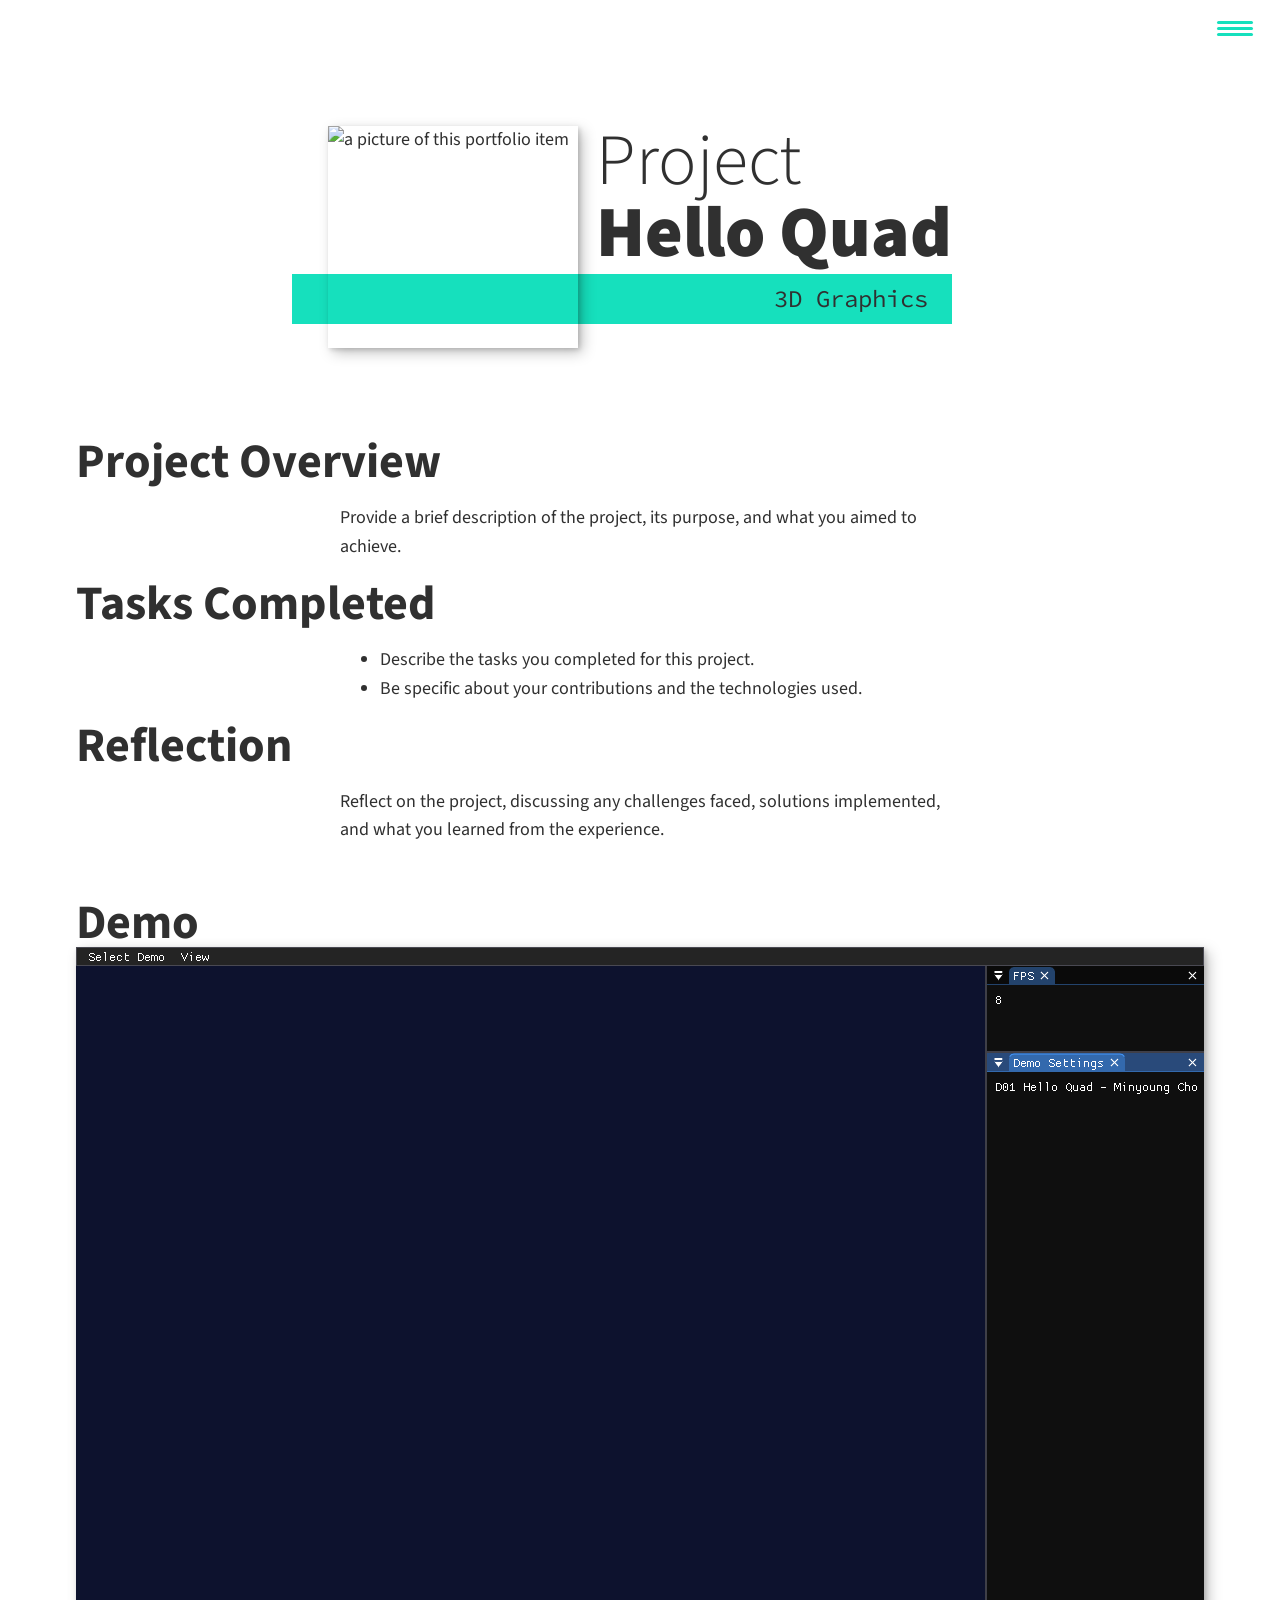
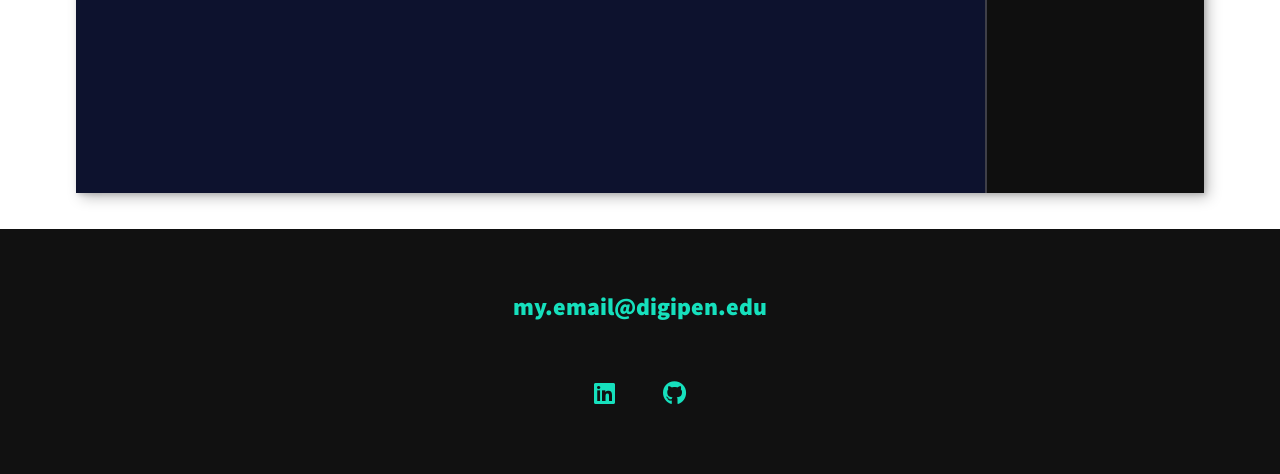
==== portfolio/01_hello.html @ 4fc77ca0 "Add D01 Hello Quad portfolio page and WebGL demo" ====
<!-- https://youtu.be/_xkSvufmjEs?si=mh-MXT2ZdUasYAYn&t=3416 -->
<!-- adobe.ly/2GAgF93 -->
<!-- https://scrimba.com/build-and-deploy-your-portfolio-c012 -->
<!DOCTYPE html>
<html lang="en">

<head>
    <meta charset="UTF-8">
    <link rel="icon" type="image/svg+xml" href="../img/face.jpg">

    <!-- Help auto scale for desktop & mobile -->
    <meta name="viewport" content="width=device-width, initial-scale=1.0">
    <title>STUDENT TODO Website</title>

    <!-- Normalize the difference across browsers  https://necolas.github.io/normalize.css/ -->
    <link rel="stylesheet" href="../external/normalize.css">

    <link rel="stylesheet" href="https://cdnjs.cloudflare.com/ajax/libs/font-awesome/5.11.2/css/all.css"
        integrity="sha256-46qynGAkLSFpVbEBog43gvNhfrOj+BmwXdxFgVK/Kvc=" crossorigin="anonymous" />

    <!-- https://fonts.google.com/selection/embed -->
    <link rel="preconnect" href="https://fonts.googleapis.com">
    <link rel="preconnect" href="https://fonts.gstatic.com" crossorigin>
    <link
        href="https://fonts.googleapis.com/css2?family=Source+Code+Pro:ital,wght@0,200..900;1,200..900&family=Source+Sans+3:ital,wght@0,200..900;1,200..900&display=swap"
        rel="stylesheet">

    <link rel="stylesheet" href="../css/style.css">
</head>

<body>
    <header>
        <div class="logo">
            <!-- alt text can be blank since the logo is purely decorative and putting something like logo isn't actually helpful -->
            <img src="../img/cout.jpg" alt="">
        </div>
        <button class="nav-toggle" aria-label="toggle navigation">
            <span class="hamburger"></span>
        </button>
        <nav class="nav">
            <ul class="nav__list">
                <li class="nav__item">
                    <a href="../index.html" class="nav__link">Home</a>
                </li>
                <li class="nav__item">
                    <a href="../index.html#skills" class="nav__link">Skills</a>
                </li>
                <li class="nav__item">
                    <a href="../index.html#about" class="nav__link">About Me</a>
                </li>
                <li class="nav__item">
                    <a href="../index.html#projects" class="nav__link">Projects</a>
                </li>
                <li class="nav__item">
                    <a href="../index.html#resume" class="nav__link">Resume</a>
                </li>
            </ul>
        </nav>
    </header>

    <!-- Introduction -->
    <section class="intro">
        <h1 class="section__title section__title--intro">
            Project <strong>Hello Quad</strong>
        </h1>
        <p class="section__subtitle section__subtitle--intro">3D Graphics</p>
        <img src="../img/portfolio_thumbnails/01_hello.jpg" alt="a picture of this portfolio item" class="intro__img">
    </section>

    <div class="portfolio-item-individual">
        <h2>Project Overview</h2>
        <p>Provide a brief description of the project, its purpose, and what you aimed to achieve.</p>

        <h2>Tasks Completed</h2>
        <ul>
            <li>Describe the tasks you completed for this project.</li>
            <li>Be specific about your contributions and the technologies used.</li>
        </ul>

        <h2>Reflection</h2>
        <p>Reflect on the project, discussing any challenges faced, solutions implemented, and what you learned from the
            experience.</p>
    </div>

    <div class="portfolio-item-individual">
        <h2>Demo</h2>
        <!-- TODO demo the webgl version of the project -->
        <iframe id="demo" src="../webgl/D01HelloQuad/graphics_fun.html"></iframe>
    </div>


    <!-- Footer -->
    <footer class="footer">
        <a href="mailto:my.email@digipen.edu" class="footer__link">my.email@digipen.edu</a>
        <ul class="social-list">
            <li class="social-list__item">
                <a class="social-list__link" href="https://linkedin.com/in/mylinkedinid">
                    <i class="fab fa-linkedin"></i>
                </a>
            </li>
            <li class="social-list__item">
                <a class="social-list__link" href="https://github.com/mygithubid">
                    <i class="fab fa-github"></i>
                </a>
            </li>
            <!-- Want to list more? search : https://fontawesome.com/v5/search?ic=brands -->
        </ul>
    </footer>

    <script src="../js/index.js"></script>

</body>

</html>
---- css/style.css ----
/* make padding within widths rather calculating with total width? */
*,
*::before,
*::after {
  box-sizing: border-box;
}

/* Custom Properties */

:root {
  --ff-primary: "Source Sans 3", sans-serif;
  --ff-secondary: "Source Code Pro", monospace;

  --fw-reg: 300;
  --fw-bold: 900;

  --clr-light: #ffffff;
  --clr-dark: #303030;
  --clr-accent: #16e0bd;

  --fs-h1: 3rem;
  --fs-h2: 2.25rem;
  --fs-h3: 1.25rem;
  --fs-body: 1rem;

  --bs: 0.25em 0.25em 0.75em rgba(0, 0, 0, 0.25),
    0.125em 0.125em 0.25em rgba(0, 0, 0, 0.15);
}

/* With wider screens use differnt/bigger numbers */
@media (min-width: 800px) {
  :root {
    --fs-h1: 4.5rem;
    --fs-h2: 3rem;
    --fs-h3: 1.5rem;
    --fs-body: 1.125rem;
  }
}

/* General Styles */

html {
  scroll-behavior: smooth;
}

body {
  background: var(--clr-light);
  color: var(--clr-dark);
  margin: 0;
  font-family: var(--ff-primary);
  font-size: var(--fs-body);
  line-height: 1.6;
}

section {
  padding: 5em 2em;
}

img {
  display: block;
  max-width: 100%;
}

strong {
  font-weight: var(--fw-bold);
}

:focus {
  outline: 3px solid var(--clr-accent);
  outline-offset: 3px;
}

.btn {
  display: inline-block;
  padding: 0.5em 2.5em;
  background: var(--clr-accent);
  color: var(--clr-dark);
  text-decoration: none;
  cursor: pointer;
  font-size: 0.8rem;
  text-transform: uppercase;
  letter-spacing: 2px;
  font-weight: var(--fw-bold);
  transition: transform 200ms ease-in-out;
}

.btn:hover {
  transform: scale(1.1);
}

/* Typography */

h1,
h2,
h3 {
  line-height: 1;
  margin: 0;
}

h1 {
  font-size: var(--fs-h1);
}

h2 {
  font-size: var(--fs-h2);
}

h3 {
  font-size: var(--fs-h3);
}

.section__title {
  margin-bottom: 0.25rem;
}

.section__title--intro {
  font-weight: var(--fw-reg);
}

.section__title--intro strong {
  display: block;
}

.section__subtitle {
  margin: 0;
  font-size: var(--fs-h3);
}

.section__subtitle--intro,
.section__subtitle--about {
  background: var(--clr-accent);
  padding: 0.25em 1em;
  font-family: var(--ff-secondary);
  margin-bottom: 1em;
}

.section__subtitle--projects {
  color: var(--clr-accent);
  font-weight: var(--fw-bold);
  margin-bottom: 1em;
}

/* header */
header {
  display: flex;
  justify-content: space-between;
  padding: 1em;
}
.logo {
  max-width: 528px;
}

.nav {
  position: fixed;
  background: var(--clr-dark);
  color: var(--clr-light);
  top: 0;
  bottom: 0;
  left: 0;
  right: 0;
  z-index: 100;

  transform: translateX(100%);
  transition: transform 250ms cubic-bezier(0.5, 0, 0.5, 1);
}

.nav__list {
  list-style: none;
  display: flex;
  height: 100%;
  flex-direction: column;
  justify-content: space-evenly;
  align-items: center;
  margin: 0;
  padding: 0;
}

.nav__link {
  color: inherit;
  font-weight: var(--fw-bold);
  font-size: var(--fs-h2);
  text-decoration: none;
}

.nav__link:hover {
  color: var(--clr-accent);
}

.nav-toggle {
  padding: 0.5em;
  background: transparent;
  border: 0;
  cursor: pointer;
  position: absolute;
  right: 1em;
  top: 1em;
  z-index: 1000;
}

.nav-open .nav {
  transform: translateX(0);
}

.nav-open .nav-toggle {
  position: fixed;
}

.nav-open .hamburger {
  transform: rotate(0.625turn);
}

.nav-open .hamburger::before {
  transform: rotate(90deg) translateX(-6px);
}

.nav-open .hamburger::after {
  opacity: 0;
}

.hamburger {
  display: block;
  position: relative;
}

.hamburger,
.hamburger::before,
.hamburger::after {
  background: var(--clr-accent);
  width: 2em;
  height: 3px;
  border-radius: 1em;
  transition: transform 250ms ease-in-out;
}

.hamburger::before,
.hamburger::after {
  content: "";
  position: absolute;
  left: 0;
  right: 0;
}

.hamburger::before {
  top: 6px;
}
.hamburger::after {
  bottom: 6px;
}

/* Intro Section */
.intro {
  position: relative;
  z-index: 2;
}

.intro-bg {
  position: absolute;
  top: 0;
  left: 0;
  width: 100%;
  height: 100%;
  overflow: hidden;
  z-index: -2;
}

.intro-bg iframe {
  width: 100%;
  height: 100%;
  border: none;
  position: absolute;
  top: 0;
  left: 0;
}

.intro__img {
  box-shadow: var(--bs);
}

.section__subtitle--intro {
  display: inline-block;
}

@media (min-width: 600px) {
  .intro {
    display: grid;
    width: min-content;
    margin: 0 auto;
    column-gap: 1em;
    grid-template-areas:
      "img title"
      "img subtitle";
    grid-template-columns: min-content max-content;
  }

  .intro__img {
    grid-area: img;
    min-width: 250px;
    position: relative;
    z-index: 2;
  }

  .section__subtitle--intro {
    align-self: start;
    grid-column: -1/1;
    grid-row: 2;
    text-align: right;
    position: relative;
    left: -1.5em;
    width: calc(100% + 1.5em);
  }
}

/* my services section */

.my-services {
  background-color: var(--clr-dark);
  background-image: url(../img/skills-bg.jpg);
  background-size: cover;
  background-blend-mode: overlay;
  color: var(--clr-light);
  text-align: center;
}

.section__title--services {
  color: var(--clr-accent);
  position: relative;
}

.section__title--services::after {
  content: "";
  display: block;
  width: 2em;
  height: 1px;
  margin: 0.5em auto 1em;
  background: var(--clr-light);
  opacity: 0.25;
}

.services {
  margin-bottom: 4em;
}

.service {
  max-width: 500px;
  margin: 0 auto;
}

@media (min-width: 800px) {
  .services {
    display: flex;
    max-width: 1000px;
    margin-left: auto;
    margin-right: auto;
  }

  .service + .service {
    margin-left: 2em;
  }
}

/* About Me */

.about-me {
  max-width: 1000px;
  margin: 0 auto;
}

.about-me__img {
  box-shadow: var(--bs);
}

@media (min-width: 600px) {
  .about-me {
    display: grid;
    grid-template-columns: 1fr 200px;
    grid-template-areas:
      "title img"
      "subtitle img"
      "text img";
    column-gap: 2em;
  }

  .section__title--about {
    grid-area: title;
  }

  .section__subtitle--about {
    grid-column: 1 / -1;
    grid-row: 2;
    position: relative;
    left: -1em;
    width: calc(100% + 2em);
    padding-left: 1em;
    padding-right: calc(200px + 2.5em);
  }

  .about-me__img {
    grid-area: img;
    position: relative;
    z-index: 2;
  }
}

/* Portfolio / My projects */

.my-projects {
  background-color: var(--clr-dark);
  color: var(--clr-light);
  text-align: center;
}

.portfolio {
  display: grid;
  grid-template-columns: repeat(auto-fit, minmax(300px, 1fr));
  max-width: 1200px;
  margin: 0 auto;
}

.portfolio__item {
  background: var(--clr-dark);
  overflow: hidden;
}

.portfolio__img {
  transition: transform 750ms cubic-bezier(0.5, 0, 0.5, 1), opacity 250ms linear;
}

.portfolio__item:focus {
  position: relative;
  z-index: 2;
}

.portfolio__img:hover,
.portfolio__item:focus .portfolio__img {
  transform: scale(1.2);
  opacity: 0.75;
}

/*--------------------------------------------------------------
# Resume Section
--------------------------------------------------------------*/

.section__title--resume {
  text-align: center;
}

.my-resume {
  display: flex;
  flex-direction: column;
  align-items: center;
}

.resume-section h3 {
  color: var(--clr-dark);
  text-align: center;
}

.resume-section .resume-item {
  padding: 0 0 20px 20px;
  margin-top: -18px;
  border-left: 2px solid var(--clr-accent);
  position: relative;
  max-width: 1000px;
}

.resume-section .resume-item b {
  text-transform: uppercase;
  color: color-mix(in srgb, var(--clr-accent), transparent 5%);
  position: sticky;
}

.resume-section .resume-item::before {
  content: "";
  position: absolute;
  width: 16px;
  height: 16px;
  border-radius: 50px;
  left: -9px;
  top: 0;
  background: var(--clr-light);
  border: 2px solid var(--clr-accent);
}

/* Footer */

.footer {
  background: #111;
  color: var(--clr-accent);
  text-align: center;
  padding: 2.5em 0;
  font-size: var(--fs-h3);
}

.footer a {
  color: inherit;
  text-decoration: none;
}

.footer__link {
  font-weight: var(--fw-bold);
}

.footer__link:hover,
.social-list__link:hover {
  opacity: 0.7;
}

.footer__link:hover {
  text-decoration: underline;
}

.social-list {
  list-style: none;
  display: flex;
  justify-content: center;
  margin: 2em 0 0;
  padding: 0;
}

.social-list__item {
  margin: 0 0.5em;
}

.social-list__link {
  padding: 0.5em;
}

/* individual portfolio item styles */

.portfolio-item-individual {
  padding: 0 2em 2em;
  max-width: 1200px;
  margin: 0 auto;
}

.portfolio-item-individual p,
.portfolio-item-individual ul {
  max-width: 600px;
  margin-left: auto;
  margin-right: auto;
}

.portfolio-item-individual iframe {
  box-shadow: var(--bs);
  display: block;
  max-width: 1200px;
  width: 100%;
  height: auto;
  aspect-ratio: 4 / 3; /* Maintain aspect ratio */
  margin: 0 auto; /* Centering */
  border: none;
}
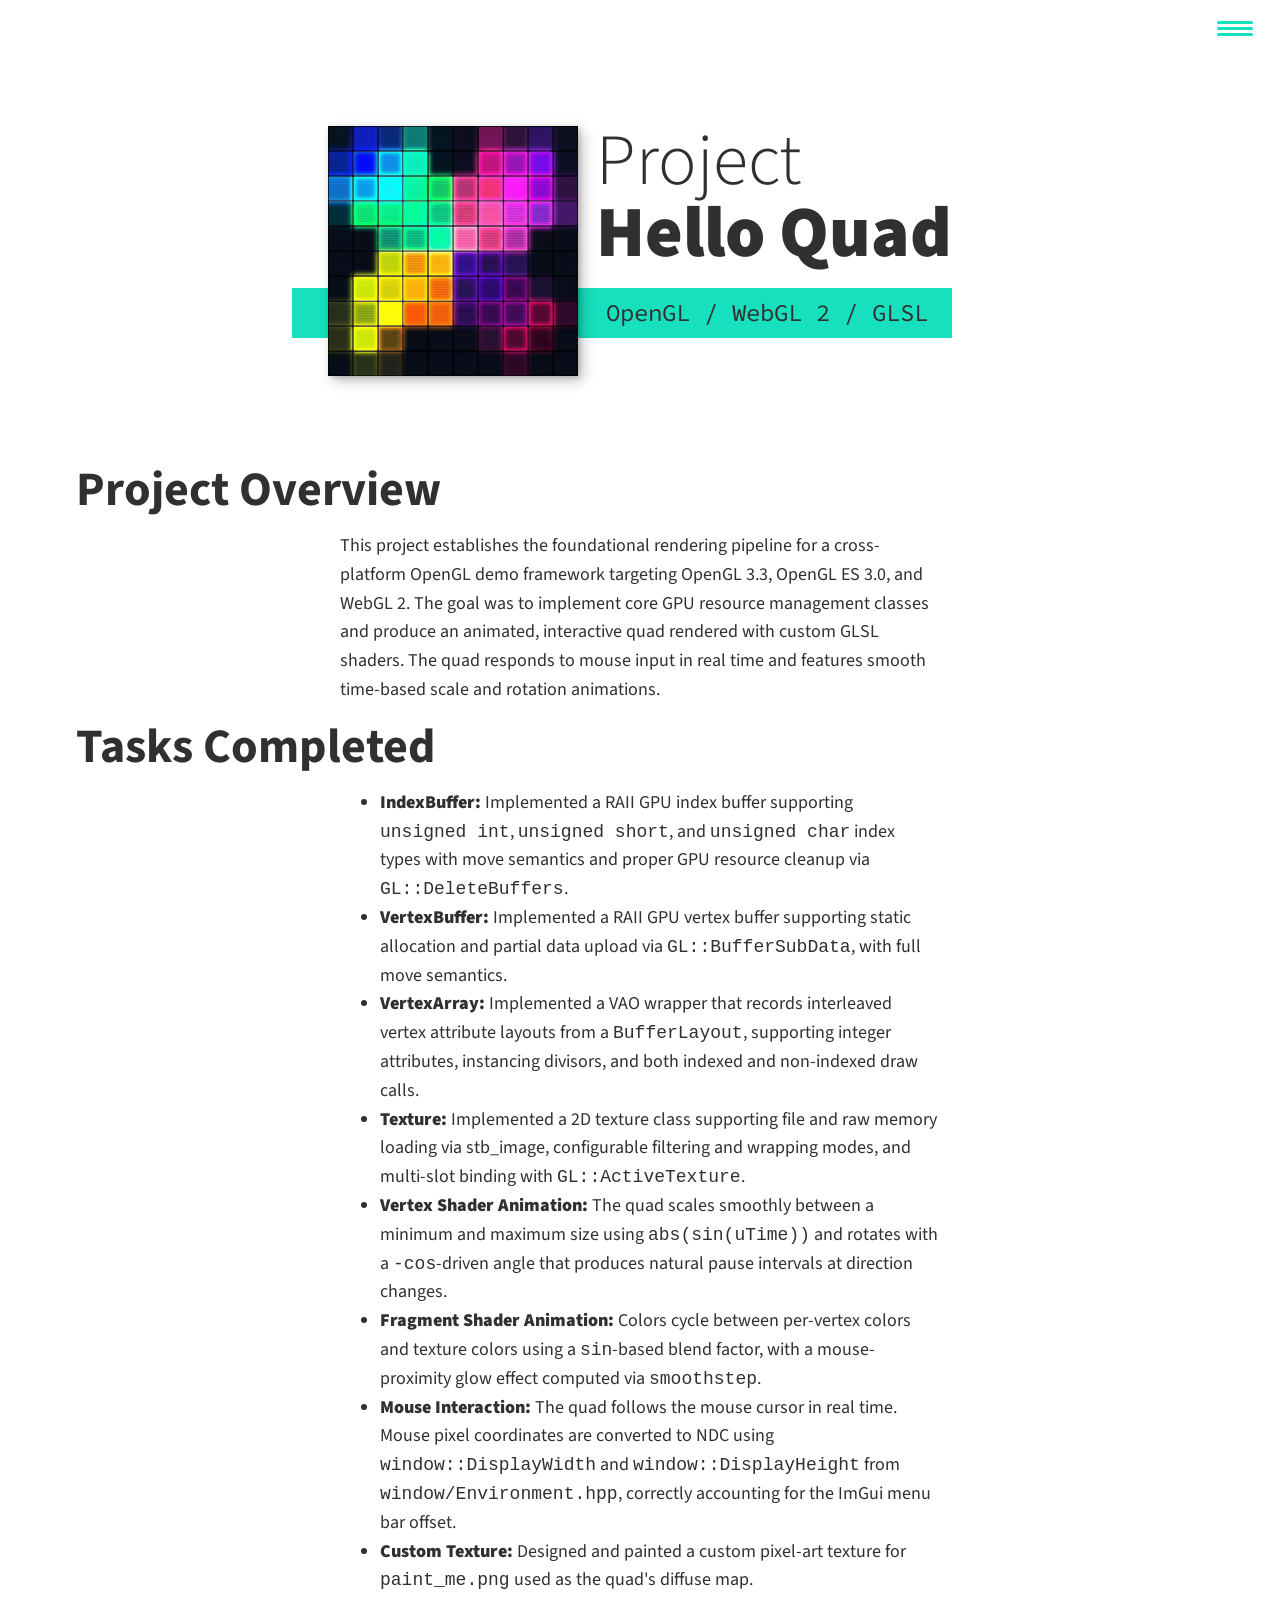
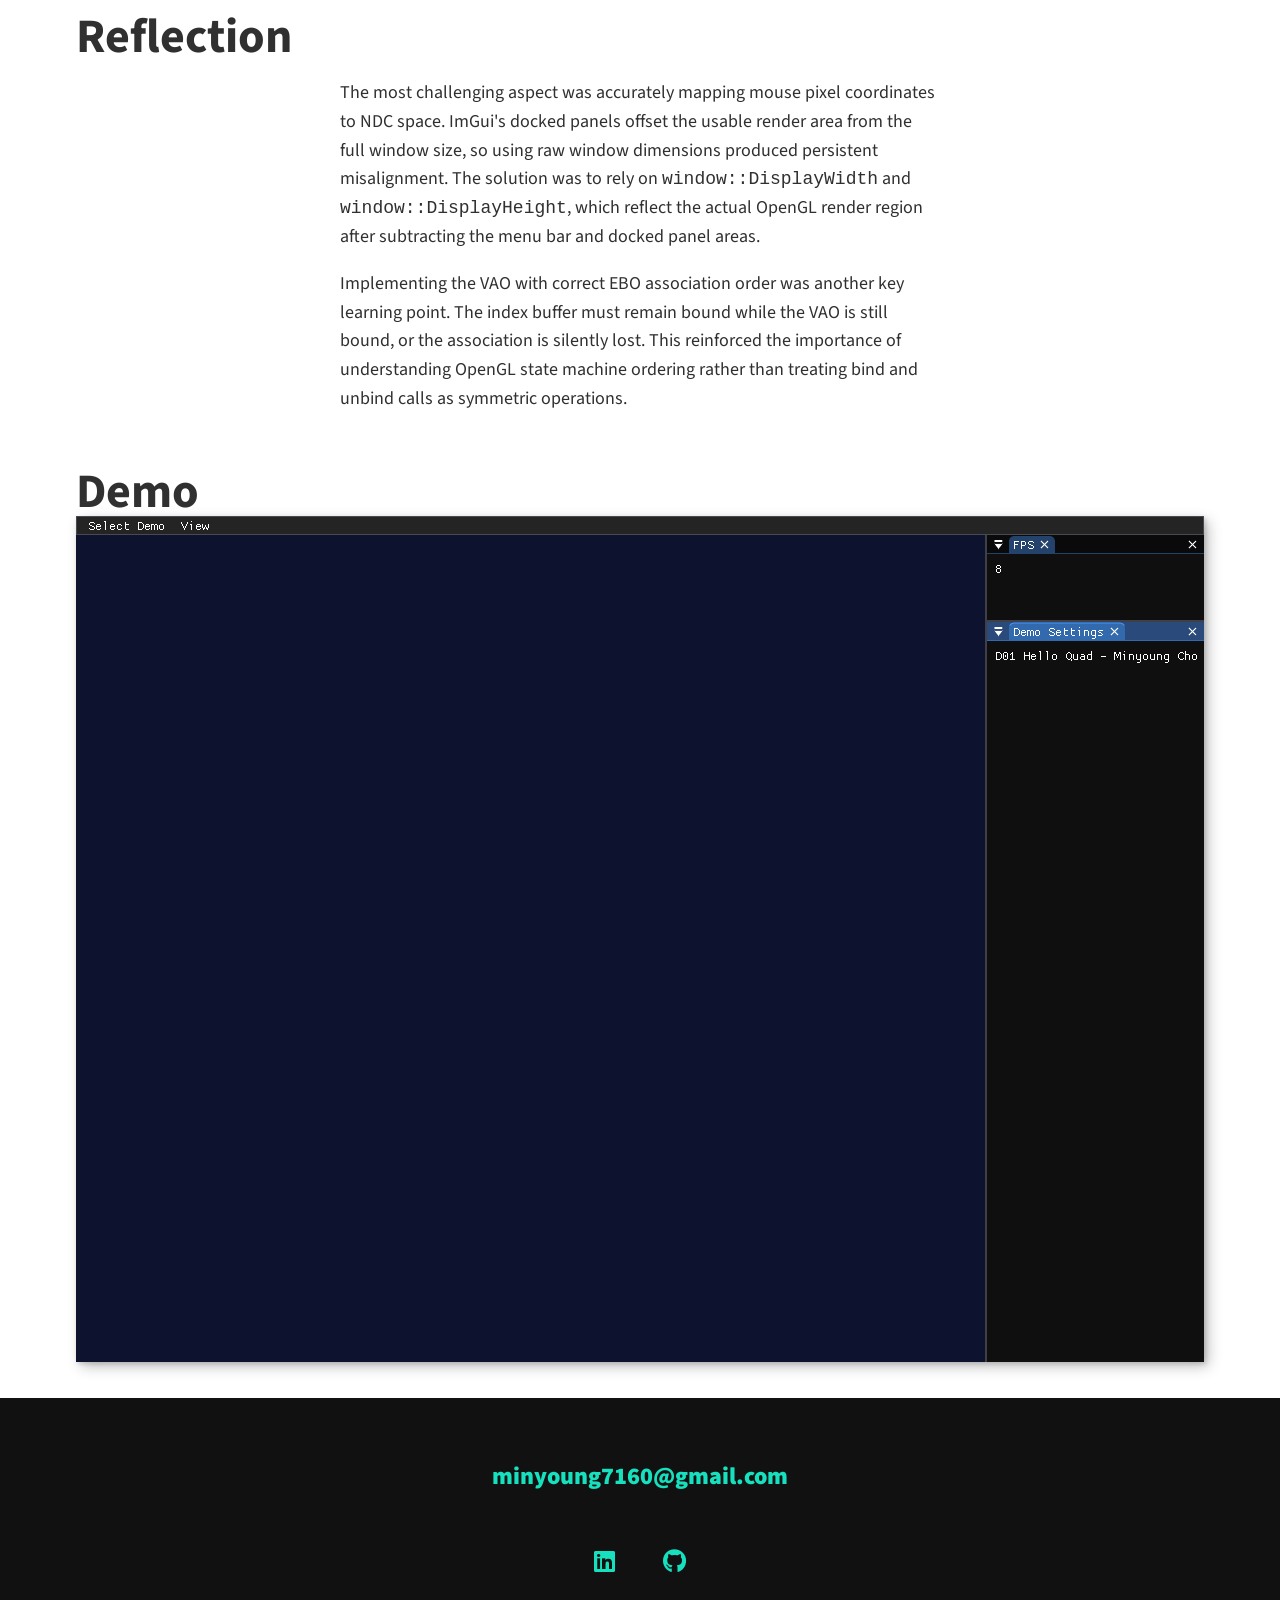
==== commit 5fd64605: "1.0" ====
--- a/portfolio/01_hello.html
+++ b/portfolio/01_hello.html
@@ -1,37 +1,25 @@
-<!-- https://youtu.be/_xkSvufmjEs?si=mh-MXT2ZdUasYAYn&t=3416 -->
-<!-- adobe.ly/2GAgF93 -->
-<!-- https://scrimba.com/build-and-deploy-your-portfolio-c012 -->
 <!DOCTYPE html>
 <html lang="en">
 
 <head>
     <meta charset="UTF-8">
     <link rel="icon" type="image/svg+xml" href="../img/face.jpg">
-
-    <!-- Help auto scale for desktop & mobile -->
     <meta name="viewport" content="width=device-width, initial-scale=1.0">
-    <title>STUDENT TODO Website</title>
-
-    <!-- Normalize the difference across browsers  https://necolas.github.io/normalize.css/ -->
+    <title>D01 Hello Quad - Minyoung Cho</title>
     <link rel="stylesheet" href="../external/normalize.css">
-
     <link rel="stylesheet" href="https://cdnjs.cloudflare.com/ajax/libs/font-awesome/5.11.2/css/all.css"
         integrity="sha256-46qynGAkLSFpVbEBog43gvNhfrOj+BmwXdxFgVK/Kvc=" crossorigin="anonymous" />
-
-    <!-- https://fonts.google.com/selection/embed -->
     <link rel="preconnect" href="https://fonts.googleapis.com">
     <link rel="preconnect" href="https://fonts.gstatic.com" crossorigin>
     <link
         href="https://fonts.googleapis.com/css2?family=Source+Code+Pro:ital,wght@0,200..900;1,200..900&family=Source+Sans+3:ital,wght@0,200..900;1,200..900&display=swap"
         rel="stylesheet">
-
     <link rel="stylesheet" href="../css/style.css">
 </head>
 
 <body>
     <header>
         <div class="logo">
-            <!-- alt text can be blank since the logo is purely decorative and putting something like logo isn't actually helpful -->
             <img src="../img/cout.jpg" alt="">
         </div>
         <button class="nav-toggle" aria-label="toggle navigation">
@@ -39,76 +27,113 @@
         </button>
         <nav class="nav">
             <ul class="nav__list">
-                <li class="nav__item">
-                    <a href="../index.html" class="nav__link">Home</a>
-                </li>
-                <li class="nav__item">
-                    <a href="../index.html#skills" class="nav__link">Skills</a>
-                </li>
-                <li class="nav__item">
-                    <a href="../index.html#about" class="nav__link">About Me</a>
-                </li>
-                <li class="nav__item">
-                    <a href="../index.html#projects" class="nav__link">Projects</a>
-                </li>
-                <li class="nav__item">
-                    <a href="../index.html#resume" class="nav__link">Resume</a>
-                </li>
+                <li class="nav__item"><a href="../index.html" class="nav__link">Home</a></li>
+                <li class="nav__item"><a href="../index.html#skills" class="nav__link">Skills</a></li>
+                <li class="nav__item"><a href="../index.html#about" class="nav__link">About Me</a></li>
+                <li class="nav__item"><a href="../index.html#projects" class="nav__link">Projects</a></li>
+                <li class="nav__item"><a href="../index.html#resume" class="nav__link">Resume</a></li>
             </ul>
         </nav>
     </header>
 
-    <!-- Introduction -->
     <section class="intro">
         <h1 class="section__title section__title--intro">
             Project <strong>Hello Quad</strong>
         </h1>
-        <p class="section__subtitle section__subtitle--intro">3D Graphics</p>
-        <img src="../img/portfolio_thumbnails/01_hello.jpg" alt="a picture of this portfolio item" class="intro__img">
+        <p class="section__subtitle section__subtitle--intro">OpenGL / WebGL 2 / GLSL</p>
+        <img src="../img/portfolio_thumbnails/01_hello.jpg" alt="Hello Quad preview" class="intro__img">
     </section>
 
     <div class="portfolio-item-individual">
         <h2>Project Overview</h2>
-        <p>Provide a brief description of the project, its purpose, and what you aimed to achieve.</p>
+        <p>
+            This project establishes the foundational rendering pipeline for a cross-platform OpenGL demo framework
+            targeting OpenGL 3.3, OpenGL ES 3.0, and WebGL 2. The goal was to implement core GPU resource management
+            classes and produce an animated, interactive quad rendered with custom GLSL shaders.
+            The quad responds to mouse input in real time and features smooth time-based scale and rotation animations.
+        </p>
 
         <h2>Tasks Completed</h2>
         <ul>
-            <li>Describe the tasks you completed for this project.</li>
-            <li>Be specific about your contributions and the technologies used.</li>
+            <li>
+                <strong>IndexBuffer:</strong> Implemented a RAII GPU index buffer supporting
+                <code>unsigned int</code>, <code>unsigned short</code>, and <code>unsigned char</code>
+                index types with move semantics and proper GPU resource cleanup via <code>GL::DeleteBuffers</code>.
+            </li>
+            <li>
+                <strong>VertexBuffer:</strong> Implemented a RAII GPU vertex buffer supporting static allocation
+                and partial data upload via <code>GL::BufferSubData</code>, with full move semantics.
+            </li>
+            <li>
+                <strong>VertexArray:</strong> Implemented a VAO wrapper that records interleaved vertex attribute
+                layouts from a <code>BufferLayout</code>, supporting integer attributes, instancing divisors,
+                and both indexed and non-indexed draw calls.
+            </li>
+            <li>
+                <strong>Texture:</strong> Implemented a 2D texture class supporting file and raw memory loading
+                via stb_image, configurable filtering and wrapping modes, and multi-slot binding with
+                <code>GL::ActiveTexture</code>.
+            </li>
+            <li>
+                <strong>Vertex Shader Animation:</strong> The quad scales smoothly between a minimum and maximum
+                size using <code>abs(sin(uTime))</code> and rotates with a <code>-cos</code>-driven angle
+                that produces natural pause intervals at direction changes.
+            </li>
+            <li>
+                <strong>Fragment Shader Animation:</strong> Colors cycle between per-vertex colors and texture
+                colors using a <code>sin</code>-based blend factor, with a mouse-proximity glow effect computed
+                via <code>smoothstep</code>.
+            </li>
+            <li>
+                <strong>Mouse Interaction:</strong> The quad follows the mouse cursor in real time. Mouse pixel
+                coordinates are converted to NDC using <code>window::DisplayWidth</code> and
+                <code>window::DisplayHeight</code> from <code>window/Environment.hpp</code>, correctly
+                accounting for the ImGui menu bar offset.
+            </li>
+            <li>
+                <strong>Custom Texture:</strong> Designed and painted a custom pixel-art texture for
+                <code>paint_me.png</code> used as the quad's diffuse map.
+            </li>
         </ul>
 
         <h2>Reflection</h2>
-        <p>Reflect on the project, discussing any challenges faced, solutions implemented, and what you learned from the
-            experience.</p>
+        <p>
+            The most challenging aspect was accurately mapping mouse pixel coordinates to NDC space.
+            ImGui's docked panels offset the usable render area from the full window size, so using raw
+            window dimensions produced persistent misalignment. The solution was to rely on
+            <code>window::DisplayWidth</code> and <code>window::DisplayHeight</code>, which reflect the
+            actual OpenGL render region after subtracting the menu bar and docked panel areas.
+        </p>
+        <p>
+            Implementing the VAO with correct EBO association order was another key learning point.
+            The index buffer must remain bound while the VAO is still bound, or the association is silently lost.
+            This reinforced the importance of understanding OpenGL state machine ordering rather than treating
+            bind and unbind calls as symmetric operations.
+        </p>
     </div>
 
     <div class="portfolio-item-individual">
         <h2>Demo</h2>
-        <!-- TODO demo the webgl version of the project -->
         <iframe id="demo" src="../webgl/D01HelloQuad/graphics_fun.html"></iframe>
     </div>
 
-
-    <!-- Footer -->
     <footer class="footer">
-        <a href="mailto:my.email@digipen.edu" class="footer__link">my.email@digipen.edu</a>
+        <a href="mailto:minyoung7160@gmail.com" class="footer__link">minyoung7160@gmail.com</a>
         <ul class="social-list">
             <li class="social-list__item">
-                <a class="social-list__link" href="https://linkedin.com/in/mylinkedinid">
+                <a class="social-list__link" href="https://www.linkedin.com/in/minyoung-cho-aaaa47381/">
                     <i class="fab fa-linkedin"></i>
                 </a>
             </li>
             <li class="social-list__item">
-                <a class="social-list__link" href="https://github.com/mygithubid">
+                <a class="social-list__link" href="https://github.com/MinyoungCho22">
                     <i class="fab fa-github"></i>
                 </a>
             </li>
-            <!-- Want to list more? search : https://fontawesome.com/v5/search?ic=brands -->
         </ul>
     </footer>
 
     <script src="../js/index.js"></script>
-
 </body>
 
-</html>
+</html>
